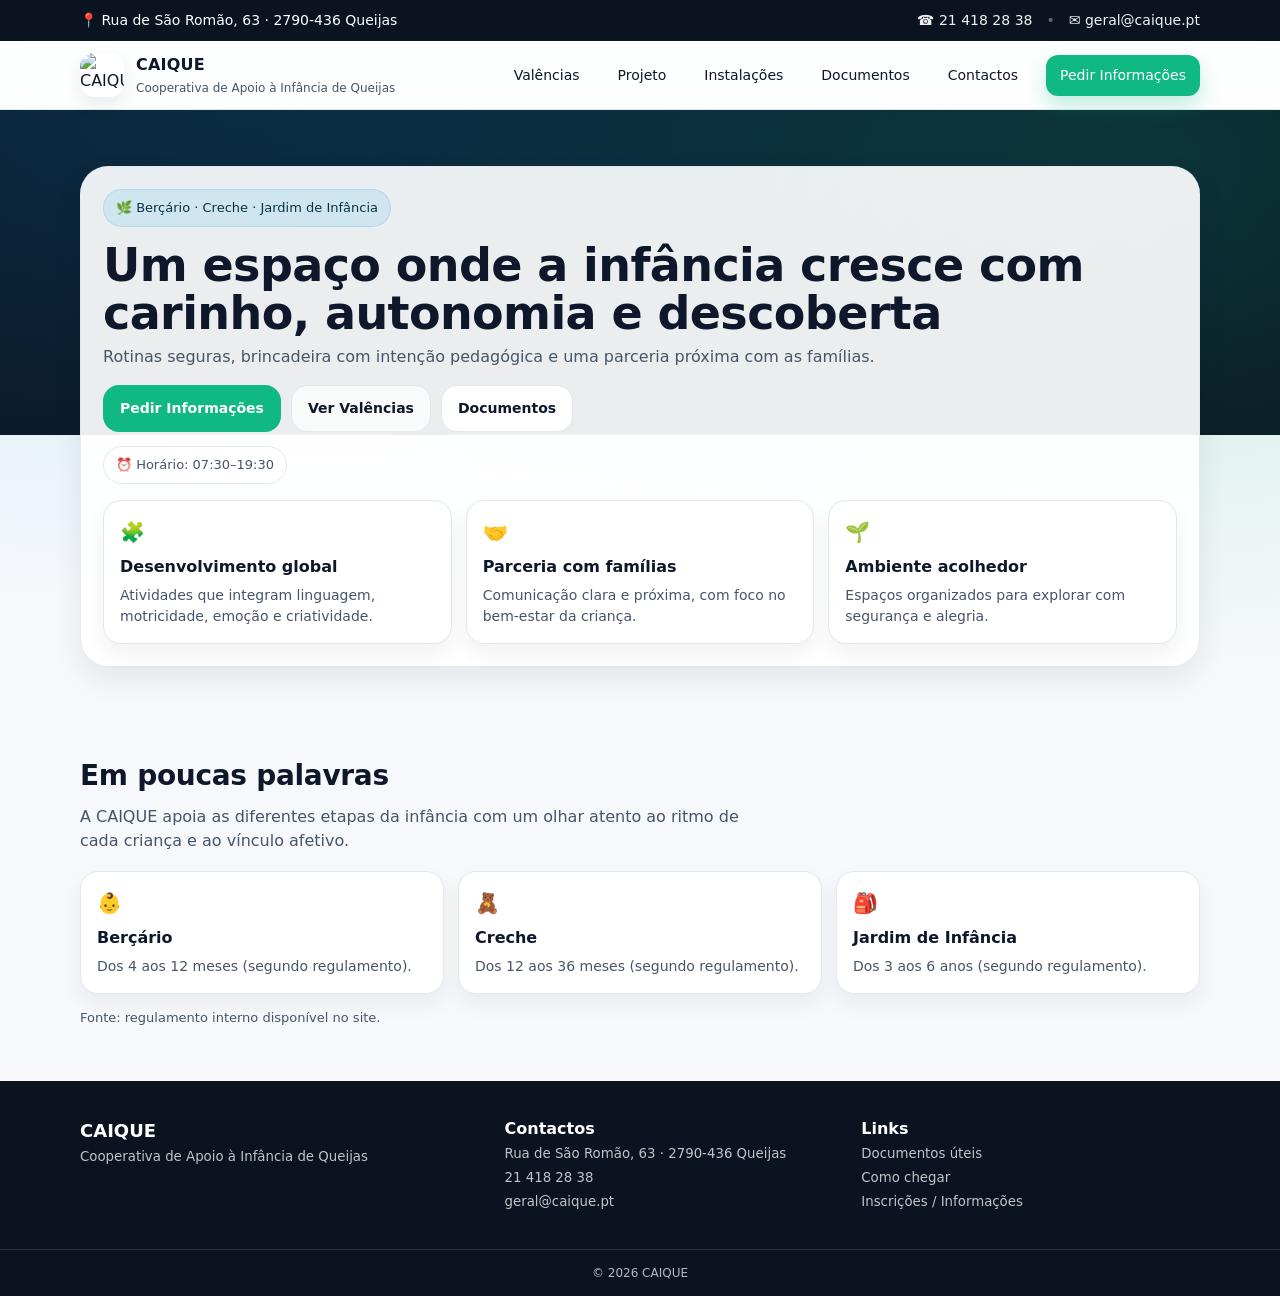
==== index.html @ 76df2aa3 "second" ====
<!doctype html>
<html lang="pt-PT">
<head>
  <meta charset="utf-8"/>
  <meta name="viewport" content="width=device-width,initial-scale=1"/>
  <title>CAIQUE | Berçário, Creche e Jardim de Infância em Queijas</title>
  <meta name="description" content="CAIQUE em Queijas: Berçário, Creche e Jardim de Infância. Um espaço de desenvolvimento para um futuro risonho."/>
  <meta name="theme-color" content="#10B981"/>
  <link rel="stylesheet" href="/assets/css/styles.css"/>
</head>

<body>
  <div class="topbar">
    <div class="container">
      <div>📍 Rua de São Romão, 63 · 2790-436 Queijas</div>
      <div class="row" style="gap:14px;">
        <a href="tel:+351214182838">☎️ 21 418 28 38</a>
        <span style="opacity:.35;">•</span>
        <a href="mailto:geral@caique.pt">✉️ geral@caique.pt</a>
      </div>
    </div>
  </div>

  <header class="header">
    <div class="container">
      <a class="brand" href="/index.html" aria-label="Página inicial">
        <img src="/assets/img/logo.png" alt="CAIQUE"/>
        <div>
          <div class="t1">CAIQUE</div>
          <div class="t2">Cooperativa de Apoio à Infância de Queijas</div>
        </div>
      </a>

      <button id="burger" class="burger" aria-label="Abrir menu">☰</button>

      <nav class="nav" aria-label="Menu principal">
        <a href="/valencias.html">Valências</a>
        <a href="/projeto.html">Projeto</a>
        <a href="/instalacoes.html">Instalações</a>
        <a href="/documentos.html">Documentos</a>
        <a href="/contactos.html">Contactos</a>
        <a class="cta" href="/contactos.html#pedido">Pedir Informações</a>
      </nav>
    </div>

    <div id="mobileNav" class="mobile" aria-label="Menu móvel">
      <div class="container">
        <a href="/valencias.html">Valências</a>
        <a href="/projeto.html">Projeto</a>
        <a href="/instalacoes.html">Instalações</a>
        <a href="/documentos.html">Documentos</a>
        <a href="/contactos.html">Contactos</a>
        <a class="cta" href="/contactos.html#pedido" style="text-align:center;">Pedir Informações</a>
      </div>
    </div>
  </header>

  <section class="hero">
    <div class="container">
      <div class="heroCard">
        <div class="kicker">🌿 Berçário · Creche · Jardim de Infância</div>
        <h1 class="h1">Um espaço onde a infância cresce com carinho, autonomia e descoberta</h1>
        <p class="p">
          Rotinas seguras, brincadeira com intenção pedagógica e uma parceria próxima com as famílias.
        </p>

        <div class="actions">
          <a class="btn primary" href="/contactos.html#pedido">Pedir Informações</a>
          <a class="btn ghost" href="/valencias.html">Ver Valências</a>
          <a class="btn" href="/documentos.html">Documentos</a>
        </div>

        <div style="margin-top:14px;">
          <span class="badge">⏰ Horário: 07:30–19:30</span>
        </div>

        <div class="trust">
          <div class="card">
            <div style="font-size:20px;">🧩</div>
            <div class="title">Desenvolvimento global</div>
            <div class="desc">Atividades que integram linguagem, motricidade, emoção e criatividade.</div>
          </div>
          <div class="card">
            <div style="font-size:20px;">🤝</div>
            <div class="title">Parceria com famílias</div>
            <div class="desc">Comunicação clara e próxima, com foco no bem-estar da criança.</div>
          </div>
          <div class="card">
            <div style="font-size:20px;">🌱</div>
            <div class="title">Ambiente acolhedor</div>
            <div class="desc">Espaços organizados para explorar com segurança e alegria.</div>
          </div>
        </div>
      </div>
    </div>
  </section>

  <section class="section">
    <div class="container">
      <h2>Em poucas palavras</h2>
      <p class="lead">
        A CAIQUE apoia as diferentes etapas da infância com um olhar atento ao ritmo de cada criança e ao vínculo afetivo.
      </p>

      <div class="cards3">
        <div class="card">
          <div style="font-size:20px;">👶</div>
          <div class="title">Berçário</div>
          <div class="desc">Dos 4 aos 12 meses (segundo regulamento).</div>
        </div>
        <div class="card">
          <div style="font-size:20px;">🧸</div>
          <div class="title">Creche</div>
          <div class="desc">Dos 12 aos 36 meses (segundo regulamento).</div>
        </div>
        <div class="card">
          <div style="font-size:20px;">🎒</div>
          <div class="title">Jardim de Infância</div>
          <div class="desc">Dos 3 aos 6 anos (segundo regulamento).</div>
        </div>
      </div>

      <div style="margin-top:14px; color:var(--muted); font-size:13px;">
        Fonte: regulamento interno disponível no site. 
      </div>
    </div>
  </section>

  <footer class="footer">
    <div class="container">
      <div>
        <div style="font-weight:850; font-size:18px;">CAIQUE</div>
        <small>Cooperativa de Apoio à Infância de Queijas</small>
      </div>

      <div>
        <div style="font-weight:750;">Contactos</div>
        <small>
          Rua de São Romão, 63 · 2790-436 Queijas<br/>
          <a href="tel:+351214182838">21 418 28 38</a><br/>
          <a href="mailto:geral@caique.pt">geral@caique.pt</a>
        </small>
      </div>

      <div>
        <div style="font-weight:750;">Links</div>
        <small>
          <a href="/documentos.html">Documentos úteis</a><br/>
          <a href="/contactos.html">Como chegar</a><br/>
          <a href="/contactos.html#pedido">Inscrições / Informações</a>
        </small>
      </div>
    </div>
    <div class="copy">© <span id="year"></span> CAIQUE</div>
  </footer>

  <script src="/assets/js/main.js"></script>
</body>
</html>
---- assets/css/styles.css ----
:root{
  --bg:#F6F8FB;
  --card:#FFFFFF;
  --text:#0F172A;
  --muted:#475569;
  --line:#E2E8F0;
  --brand:#10B981;
  --brand2:#0EA5E9;
  --shadow: 0 12px 30px rgba(15,23,42,.08);
  --r: 18px;
}

*{ box-sizing:border-box; }
html{ scroll-behavior:smooth; }
body{
  margin:0;
  font-family: system-ui,-apple-system,Segoe UI,Roboto,Ubuntu,Cantarell,Noto Sans,sans-serif;
  color:var(--text);
  background: var(--bg);
  line-height:1.5;
}

a{ color:inherit; text-decoration:none; }
a:hover{ text-decoration:underline; }
img{ max-width:100%; display:block; }

.container{ width:min(1120px, calc(100% - 32px)); margin:0 auto; }
.row{ display:flex; gap:18px; align-items:center; }
.grid{ display:grid; gap:18px; }

.topbar{
  background:#0B1220; color:#fff;
  font-size:14px;
}
.topbar .container{ padding:10px 0; display:flex; flex-wrap:wrap; gap:10px; justify-content:space-between; }
.topbar a{ opacity:.95; }
.topbar a:hover{ opacity:1; }

.header{
  position:sticky; top:0; z-index:50;
  background: rgba(255,255,255,.78);
  backdrop-filter: blur(10px);
  border-bottom:1px solid var(--line);
}
.header .container{ padding:12px 0; display:flex; align-items:center; justify-content:space-between; gap:14px; }

.brand{ display:flex; gap:12px; align-items:center; }
.brand img{ width:44px; height:44px; border-radius:14px; background:#fff; box-shadow: 0 8px 18px rgba(2,6,23,.08); object-fit:cover; }
.brand .t1{ font-weight:750; letter-spacing:.2px; }
.brand .t2{ font-size:12px; color:var(--muted); margin-top:2px; }

.nav{ display:flex; gap:18px; align-items:center; font-size:14px; }
.nav a{ padding:10px 10px; border-radius:12px; }
.nav a:hover{ background: rgba(16,185,129,.10); text-decoration:none; }
.cta{
  background: var(--brand);
  color:#fff !important;
  padding:10px 14px !important;
  border-radius:14px;
  box-shadow: 0 10px 20px rgba(16,185,129,.25);
}
.cta:hover{ background:#0ea371; }

.burger{ display:none; border:1px solid var(--line); background:#fff; border-radius:14px; padding:10px 12px; }
.mobile{ display:none; border-top:1px solid var(--line); background:#fff; }
.mobile .container{ padding:10px 0; display:grid; gap:8px; }
.mobile a{ padding:10px 12px; border-radius:12px; }
.mobile a:hover{ background: rgba(16,185,129,.10); text-decoration:none; }

.hero{
  position:relative; overflow:hidden;
  background: radial-gradient(1200px 500px at 20% 0%, rgba(14,165,233,.18), transparent),
              radial-gradient(900px 500px at 90% 10%, rgba(16,185,129,.18), transparent),
              linear-gradient(#0B1220, #0B1220 55%, var(--bg) 55%);
}
.hero .container{ padding:56px 0 34px; }
.heroCard{
  background: rgba(255,255,255,.92);
  border:1px solid rgba(226,232,240,.9);
  border-radius: calc(var(--r) + 10px);
  box-shadow: var(--shadow);
  padding: 22px;
}
.kicker{
  display:inline-flex; gap:8px; align-items:center;
  font-size:13px; color:#083344;
  background: rgba(14,165,233,.12);
  border:1px solid rgba(14,165,233,.18);
  padding:8px 12px; border-radius:999px;
}
.h1{ font-size: clamp(30px, 3.8vw, 46px); line-height:1.05; margin:14px 0 8px; font-weight:800; letter-spacing:-.6px; }
.p{ color:var(--muted); font-size:16px; margin:0; }
.actions{ display:flex; gap:10px; flex-wrap:wrap; margin-top:16px; }
.btn{
  display:inline-flex; align-items:center; justify-content:center;
  padding:12px 16px; border-radius:16px;
  border:1px solid var(--line); background:#fff;
  font-weight:650; font-size:14px;
}
.btn.primary{ background: var(--brand); border-color: transparent; color:#fff; }
.btn.primary:hover{ filter: brightness(.98); text-decoration:none; }
.btn.ghost{ background: rgba(255,255,255,.72); }
.btn:hover{ text-decoration:none; }

.trust{ margin-top:16px; display:grid; grid-template-columns: repeat(3, 1fr); gap:14px; }
.card{
  background: var(--card);
  border:1px solid var(--line);
  border-radius: var(--r);
  box-shadow: 0 10px 22px rgba(15,23,42,.06);
  padding:16px;
}
.card .title{ font-weight:750; margin-top:8px; }
.card .desc{ color:var(--muted); font-size:14px; margin-top:6px; }

.section{ padding:54px 0; }
.section h2{ font-size:28px; letter-spacing:-.3px; margin:0; font-weight:850; }
.section .lead{ margin-top:8px; color:var(--muted); max-width:68ch; }

.cols{ display:grid; grid-template-columns: 1.1fr .9fr; gap:18px; align-items:start; }
.cards3{ margin-top:18px; display:grid; grid-template-columns: repeat(3, 1fr); gap:14px; }
.cards2{ margin-top:18px; display:grid; grid-template-columns: repeat(2, 1fr); gap:14px; }

.badge{
  display:inline-flex; align-items:center; gap:8px;
  padding:8px 12px; border-radius:999px;
  border:1px solid var(--line);
  background: #fff;
  font-size:13px; color:var(--muted);
}

.footer{ background:#0B1220; color:#fff; }
.footer .container{ padding:36px 0; display:grid; grid-template-columns: 1.2fr 1fr 1fr; gap:18px; }
.footer small, .footer a{ color: rgba(255,255,255,.75); }
.footer a:hover{ color:#fff; text-decoration:underline; }
.copy{ border-top:1px solid rgba(255,255,255,.12); text-align:center; padding:14px 0; color: rgba(255,255,255,.7); font-size:12px; }

.form{
  display:grid; gap:10px;
}
.input, .select, .textarea{
  width:100%;
  border:1px solid var(--line);
  border-radius:16px;
  padding:12px 14px;
  font-size:14px;
  background:#fff;
}
.textarea{ min-height:120px; resize:vertical; }
.note{ font-size:12px; color:var(--muted); }

@media (max-width: 920px){
  .trust{ grid-template-columns:1fr; }
  .cards3{ grid-template-columns:1fr; }
  .cards2{ grid-template-columns:1fr; }
  .cols{ grid-template-columns:1fr; }
  .nav{ display:none; }
  .burger{ display:inline-flex; }
  .footer .container{ grid-template-columns: 1fr; }
}
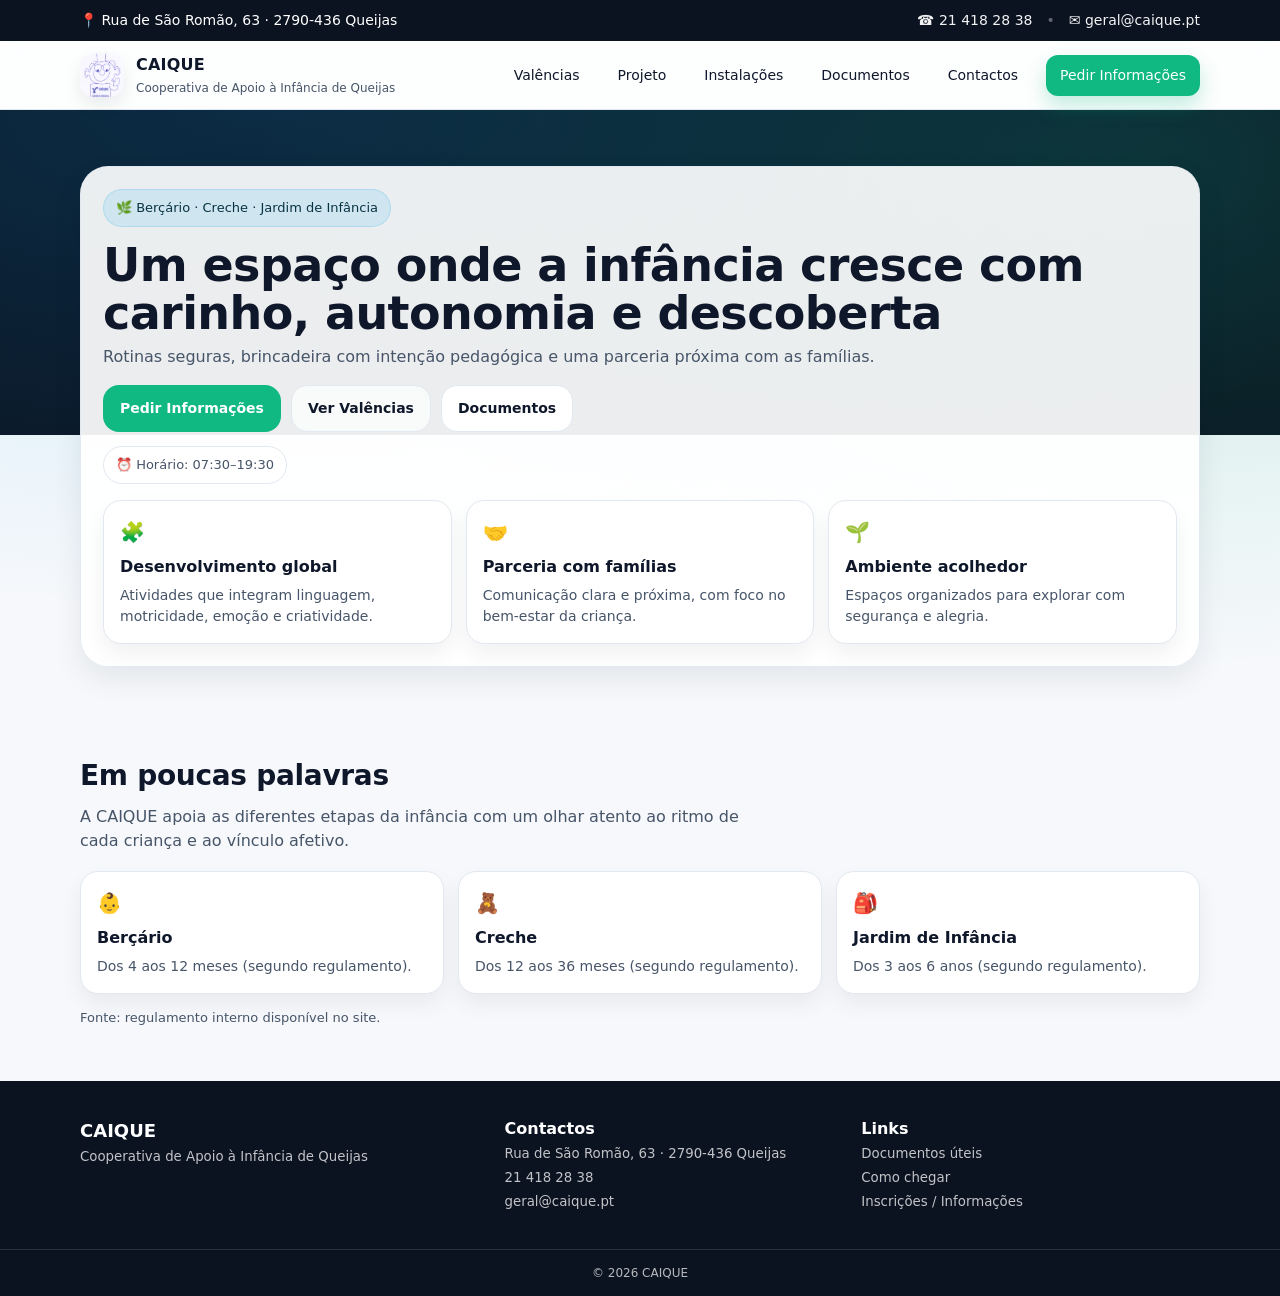
==== commit 1f83040e: "second" ====
--- a/index.html
+++ b/index.html
@@ -6,7 +6,7 @@
   <title>CAIQUE | Berçário, Creche e Jardim de Infância em Queijas</title>
   <meta name="description" content="CAIQUE em Queijas: Berçário, Creche e Jardim de Infância. Um espaço de desenvolvimento para um futuro risonho."/>
   <meta name="theme-color" content="#10B981"/>
-  <link rel="stylesheet" href="/assets/css/styles.css"/>
+  <link rel="stylesheet" href="assets/css/styles.css"/>
 </head>
 
 <body>
@@ -24,7 +24,7 @@
   <header class="header">
     <div class="container">
       <a class="brand" href="/index.html" aria-label="Página inicial">
-        <img src="/assets/img/logo.png" alt="CAIQUE"/>
+        <img src="assets/img/logo.png" alt="CAIQUE"/>
         <div>
           <div class="t1">CAIQUE</div>
           <div class="t2">Cooperativa de Apoio à Infância de Queijas</div>
@@ -121,7 +121,7 @@
       </div>
 
       <div style="margin-top:14px; color:var(--muted); font-size:13px;">
-        Fonte: regulamento interno disponível no site. 
+        Fonte: regulamento interno disponível no site.
       </div>
     </div>
   </section>
@@ -154,6 +154,6 @@
     <div class="copy">© <span id="year"></span> CAIQUE</div>
   </footer>
 
-  <script src="/assets/js/main.js"></script>
+  <script src="assets/js/main.js"></script>
 </body>
 </html>
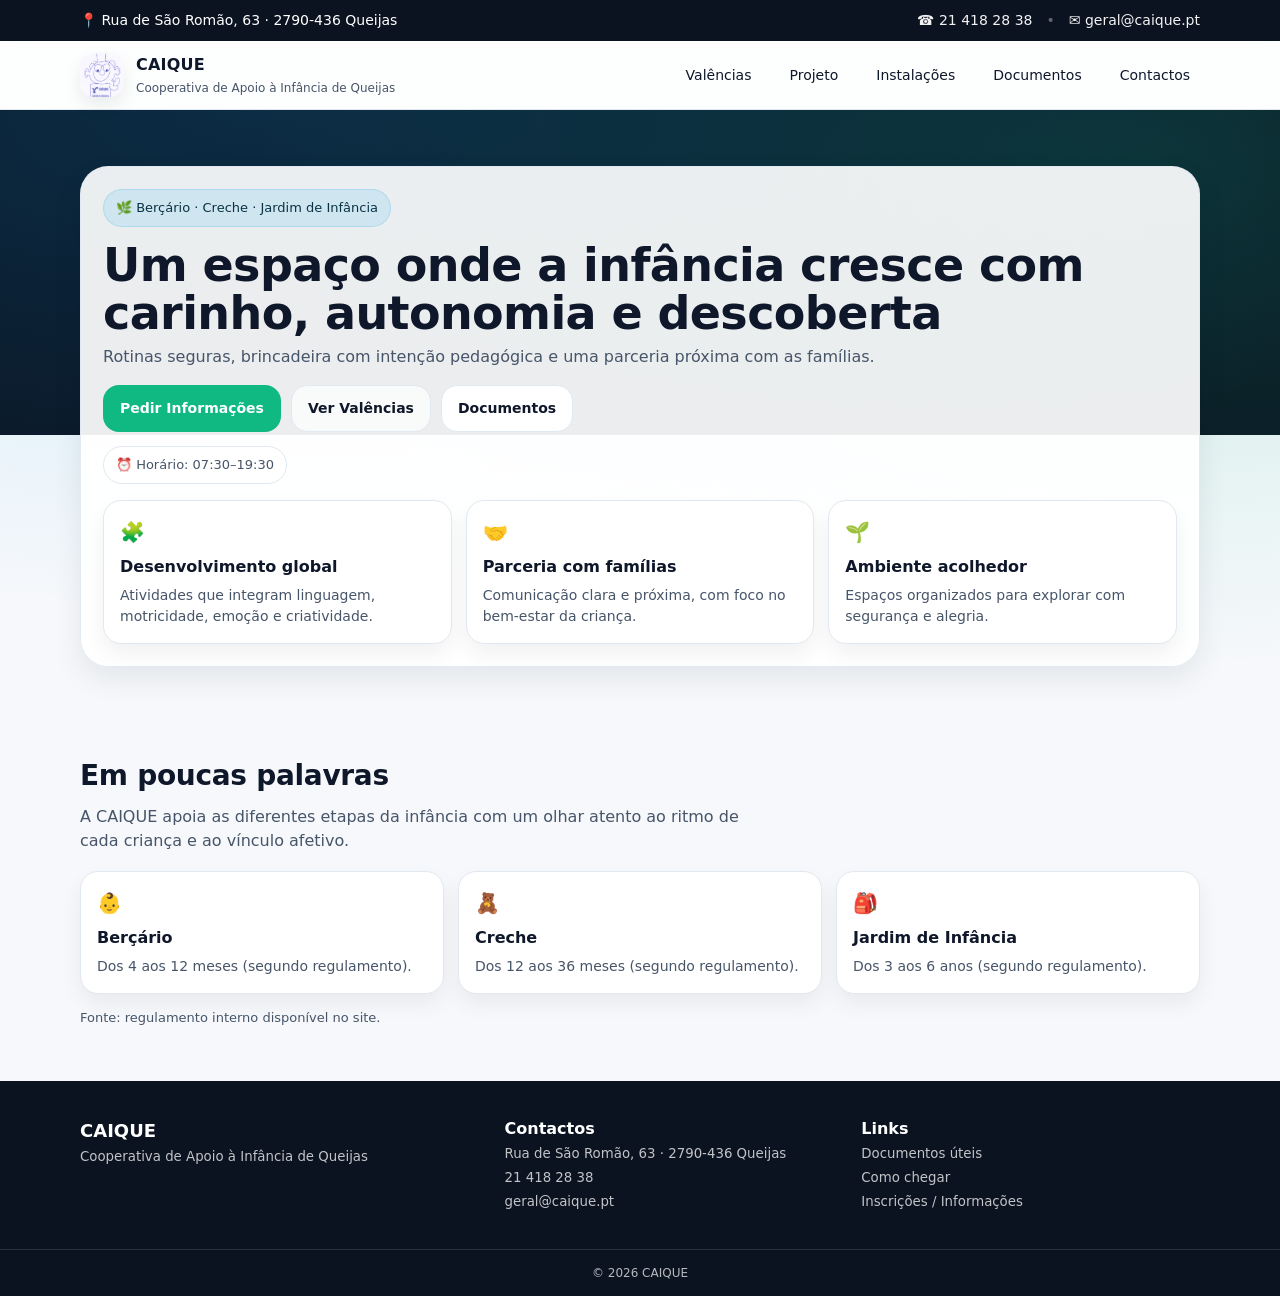
==== commit c1051892: "second" ====
--- a/index.html
+++ b/index.html
@@ -34,12 +34,11 @@
       <button id="burger" class="burger" aria-label="Abrir menu">☰</button>
 
       <nav class="nav" aria-label="Menu principal">
-        <a href="/valencias.html">Valências</a>
-        <a href="/projeto.html">Projeto</a>
-        <a href="/instalacoes.html">Instalações</a>
-        <a href="/documentos.html">Documentos</a>
-        <a href="/contactos.html">Contactos</a>
-        <a class="cta" href="/contactos.html#pedido">Pedir Informações</a>
+        <a href="valencias.html">Valências</a>
+        <a href="projeto.html">Projeto</a>
+        <a href="instalacoes.html">Instalações</a>
+        <a href="documentos.html">Documentos</a>
+        <a href="contactos.html">Contactos</a>
       </nav>
     </div>
 
